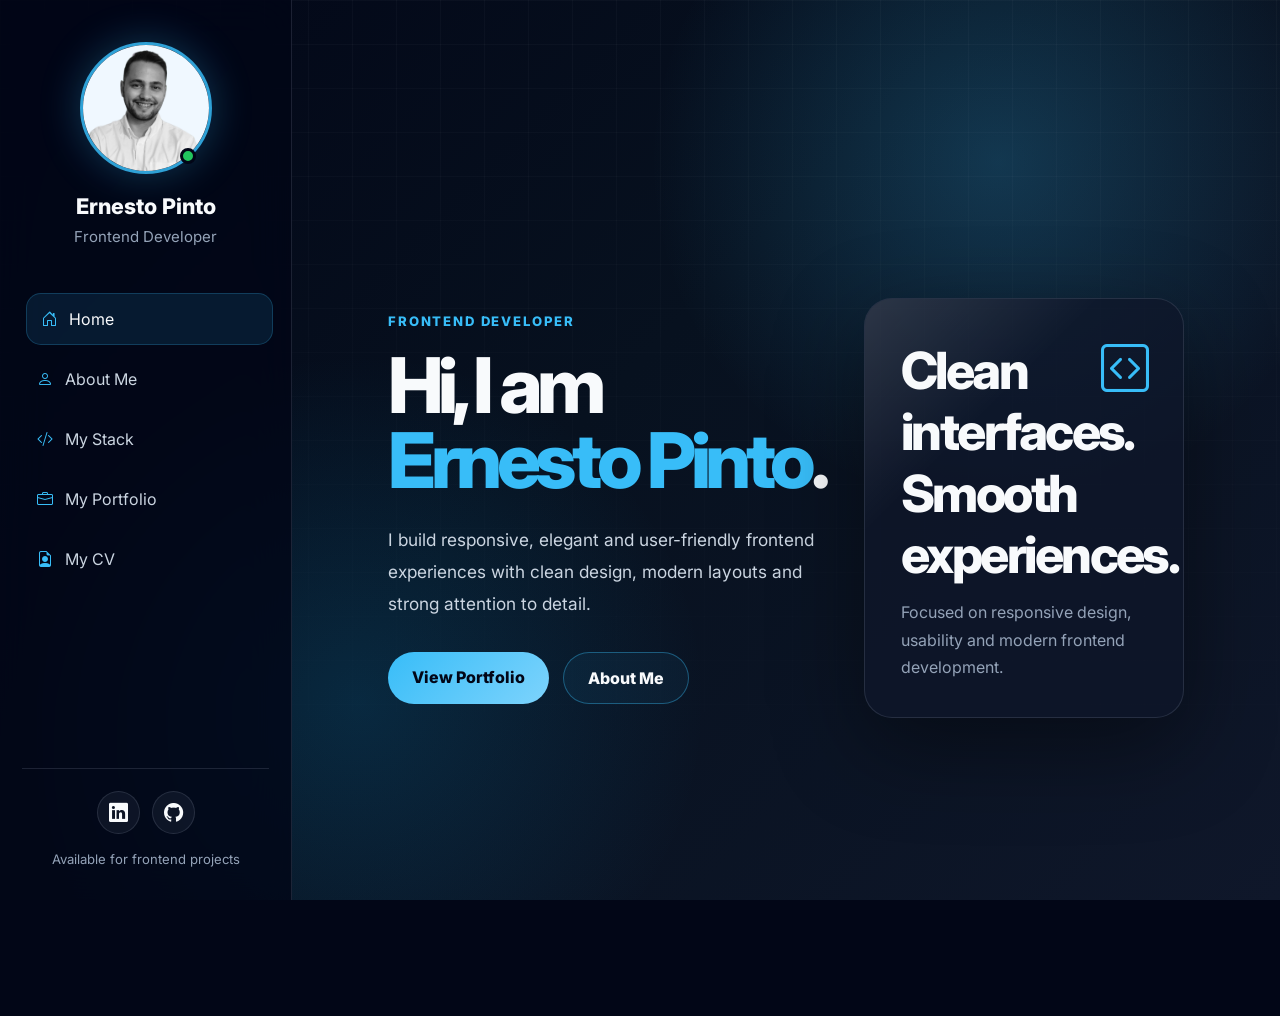
==== index.html @ ff231ca0 "Add files via upload" ====
<!DOCTYPE html>
<html lang="en">
<head>
  
<meta charset="UTF-8" />
<meta name="viewport" content="width=device-width, initial-scale=1.0" />
<meta name="description" content="Ernesto Pinto frontend developer portfolio." />
<link rel="preconnect" href="https://cdn.jsdelivr.net" />
<link href="https://cdn.jsdelivr.net/npm/bootstrap@5.3.3/dist/css/bootstrap.min.css" rel="stylesheet" />
<link href="https://cdn.jsdelivr.net/npm/bootstrap-icons@1.11.3/font/bootstrap-icons.css" rel="stylesheet" />
<link rel="stylesheet" href="css/style.css" />

  <title>Home | Ernesto Pinto</title>
</head>
<body data-page="home">
  <div class="site-bg"></div>
  
<button class="mobile-toggle" id="mobileToggle" aria-label="Open menu">
  <i class="bi bi-list"></i>
</button>

<aside class="sidebar" id="sidebar">
  <div>
    <a href="index.html" class="profile-link" aria-label="Go to Home">
      <img src="images/profile.png" alt="Ernesto Pinto profile photo" class="profile-img" />
      <span class="status-dot"></span>
      <div class="profile-name">Ernesto Pinto</div>
      <div class="profile-role">Frontend Developer</div>
    </a>

    <nav class="nav-links" aria-label="Main navigation">
      <a href="index.html" data-page="home"><i class="bi bi-house-door"></i> Home</a>
      <a href="about.html" data-page="about"><i class="bi bi-person"></i> About Me</a>
      <a href="stack.html" data-page="stack"><i class="bi bi-code-slash"></i> My Stack</a>
      <a href="portfolio.html" data-page="portfolio"><i class="bi bi-briefcase"></i> My Portfolio</a>
      <a href="cv/cv.pdf" target="_blank"><i class="bi bi-file-earmark-person"></i> My CV</a>
    </nav>
  </div>

  <div class="sidebar-bottom">
    <div class="social-links">
      <a href="https://www.linkedin.com/in/ernesto-pinto-a377b2281/" target="_blank" rel="noopener noreferrer" aria-label="LinkedIn">
        <i class="bi bi-linkedin"></i>
      </a>
      <a href="https://github.com/ernestommtpinto" target="_blank" rel="noopener noreferrer" aria-label="GitHub">
        <i class="bi bi-github"></i>
      </a>
    </div>
    <p class="sidebar-note">Available for frontend projects</p>
  </div>
</aside>


  <main class="main-content">
    <section class="page-section hero-section">
      <div class="hero-grid">
        <div class="hero-copy reveal">
          <p class="eyebrow">Frontend Developer</p>
          <h1 class="hero-title">Hi, I am <span>Ernesto Pinto</span>.</h1>
          <p class="hero-subtitle">
            I build responsive, elegant and user-friendly frontend experiences with clean design, modern layouts and strong attention to detail.
          </p>
          <div class="hero-actions">
            <a href="portfolio.html" class="btn btn-custom">View Portfolio</a>
            <a href="about.html" class="btn btn-outline-custom">About Me</a>
          </div>
        </div>

        <div class="hero-panel reveal delay-1">
          <div class="premium-card">
            <i class="bi bi-code-square"></i>
            <h2>Clean interfaces.<br />Smooth experiences.</h2>
            <p>Focused on responsive design, usability and modern frontend development.</p>
          </div>
        </div>
      </div>
    </section>
  </main>

  
<script src="https://cdn.jsdelivr.net/npm/bootstrap@5.3.3/dist/js/bootstrap.bundle.min.js"></script>
<script src="js/script.js"></script>

</body>
</html>
---- css/style.css ----
@import url('https://fonts.googleapis.com/css2?family=Inter:wght@400;500;600;700;800&display=swap');

:root {
  --bg-main: #020617;
  --bg-panel: rgba(15, 23, 42, 0.78);
  --text-main: #f8fafc;
  --text-soft: #cbd5e1;
  --text-muted: #94a3b8;
  --accent: #38bdf8;
  --line: rgba(148, 163, 184, 0.18);
  --shadow: 0 28px 90px rgba(0, 0, 0, 0.42);
  --radius-xl: 28px;
  --radius-md: 18px;
}

* { box-sizing: border-box; }
html { scroll-behavior: smooth; }

body {
  min-height: 100vh;
  margin: 0;
  font-family: 'Inter', Arial, sans-serif;
  color: var(--text-main);
  background: var(--bg-main);
  overflow-x: hidden;
}

body.lightbox-open { overflow: hidden; }

.site-bg {
  position: fixed;
  inset: 0;
  z-index: -2;
  background:
    radial-gradient(circle at 78% 18%, rgba(56, 189, 248, 0.22), transparent 28%),
    radial-gradient(circle at 28% 78%, rgba(14, 165, 233, 0.16), transparent 30%),
    linear-gradient(135deg, #020617 0%, #07111f 46%, #0f172a 100%);
}

.site-bg::after {
  content: "";
  position: absolute;
  inset: 0;
  background-image:
    linear-gradient(rgba(255, 255, 255, 0.035) 1px, transparent 1px),
    linear-gradient(90deg, rgba(255, 255, 255, 0.035) 1px, transparent 1px);
  background-size: 44px 44px;
  mask-image: linear-gradient(to bottom, rgba(0, 0, 0, 0.8), transparent);
}

a { text-decoration: none; }

.sidebar {
  position: fixed;
  inset: 0 auto 0 0;
  z-index: 1000;
  width: 292px;
  min-height: 100vh;
  padding: 30px 22px;
  background: rgba(2, 6, 23, 0.78);
  backdrop-filter: blur(22px);
  border-right: 1px solid var(--line);
  display: flex;
  flex-direction: column;
  justify-content: space-between;
}

.profile-link {
  position: relative;
  display: block;
  text-align: center;
  color: var(--text-main);
  padding: 12px;
  border-radius: var(--radius-md);
}

.profile-img {
  width: 132px;
  height: 132px;
  object-fit: cover;
  border-radius: 50%;
  border: 3px solid rgba(56, 189, 248, 0.85);
  box-shadow: 0 0 40px rgba(56, 189, 248, 0.28);
  transition: transform 0.3s ease, box-shadow 0.3s ease;
}

.profile-link:hover .profile-img {
  transform: translateY(-4px) scale(1.03);
  box-shadow: 0 0 55px rgba(56, 189, 248, 0.42);
}

.status-dot {
  position: absolute;
  top: 118px;
  left: 158px;
  width: 16px;
  height: 16px;
  background: #22c55e;
  border: 3px solid #020617;
  border-radius: 50%;
}

.profile-name {
  margin-top: 16px;
  font-size: 1.35rem;
  font-weight: 800;
}

.profile-role {
  margin-top: 4px;
  color: var(--text-muted);
  font-size: 0.94rem;
}

.nav-links { margin-top: 32px; }

.nav-links a {
  display: flex;
  align-items: center;
  gap: 12px;
  color: var(--text-soft);
  padding: 13px 14px;
  margin-bottom: 8px;
  border: 1px solid transparent;
  border-radius: 15px;
  transition: all 0.25s ease;
}

.nav-links a i { color: var(--accent); }

.nav-links a:hover,
.nav-links a.active {
  color: var(--text-main);
  background: rgba(56, 189, 248, 0.11);
  border-color: rgba(56, 189, 248, 0.22);
  transform: translateX(4px);
}

.sidebar-bottom {
  border-top: 1px solid var(--line);
  padding-top: 22px;
}

.social-links {
  display: flex;
  justify-content: center;
  gap: 12px;
}

.social-links a {
  width: 43px;
  height: 43px;
  display: grid;
  place-items: center;
  color: var(--text-main);
  background: rgba(148, 163, 184, 0.08);
  border: 1px solid var(--line);
  border-radius: 50%;
  font-size: 1.2rem;
  transition: all 0.25s ease;
  position: relative;
  z-index: 1200;
  pointer-events: auto;
}

.social-links a:hover {
  color: #020617;
  background: var(--accent);
  transform: translateY(-4px);
}

.sidebar-note {
  margin: 16px 0 0;
  color: var(--text-muted);
  text-align: center;
  font-size: 0.82rem;
}

.mobile-toggle {
  display: none;
  position: fixed;
  top: 18px;
  right: 18px;
  z-index: 1100;
  width: 50px;
  height: 50px;
  border: 0;
  border-radius: 16px;
  color: #020617;
  background: var(--accent);
  box-shadow: 0 14px 35px rgba(56, 189, 248, 0.25);
  font-size: 1.45rem;
}

.main-content {
  margin-left: 292px;
  min-height: 100vh;
  padding: 58px 7.5%;
}

.page-section {
  min-height: 100vh;
  display: flex;
  align-items: center;
  padding: 54px 0;
}

.eyebrow {
  color: var(--accent);
  font-weight: 800;
  letter-spacing: 0.14em;
  text-transform: uppercase;
  font-size: 0.82rem;
}

.section-card,
.premium-card {
  position: relative;
  overflow: hidden;
  background: var(--bg-panel);
  backdrop-filter: blur(22px);
  border: 1px solid var(--line);
  border-radius: var(--radius-xl);
  box-shadow: var(--shadow);
}

.section-card::before,
.premium-card::before,
.project-block::before {
  content: "";
  position: absolute;
  inset: 0;
  pointer-events: none;
  background: linear-gradient(135deg, rgba(255,255,255,0.13), transparent 32%);
}

.section-card {
  width: 100%;
  padding: clamp(26px, 5vw, 52px);
}

.section-title {
  margin-bottom: 24px;
  font-size: clamp(2.3rem, 4.7vw, 4.8rem);
  font-weight: 800;
  letter-spacing: -0.06em;
}

.section-description,
.hero-subtitle {
  max-width: 780px;
  color: var(--text-soft);
  font-size: 1.08rem;
  line-height: 1.85;
  margin: 26px 0 32px;
}

.hero-grid {
  width: 100%;
  display: grid;
  grid-template-columns: minmax(0, 1.2fr) minmax(320px, 0.8fr);
  gap: 34px;
  align-items: center;
}

.hero-copy { max-width: 920px; }

.hero-title {
  max-width: 890px;
  margin: 0;
  font-size: clamp(2.8rem, 6vw, 6.4rem);
  font-weight: 800;
  letter-spacing: -0.07em;
  line-height: 0.98;
}

.hero-title span { color: var(--accent); }

.hero-actions {
  display: flex;
  flex-wrap: wrap;
  gap: 14px;
}

.btn-custom,
.btn-outline-custom {
  border-radius: 999px;
  padding: 13px 24px;
  font-weight: 800;
  transition: all 0.25s ease;
}

.btn-custom {
  color: #020617;
  background: linear-gradient(135deg, var(--accent), #7dd3fc);
  border: none;
}

.btn-custom:hover {
  color: #020617;
  transform: translateY(-4px);
  box-shadow: 0 18px 40px rgba(56, 189, 248, 0.24);
}

.btn-outline-custom {
  color: var(--text-main);
  border: 1px solid rgba(56, 189, 248, 0.38);
  background: rgba(56, 189, 248, 0.06);
}

.btn-outline-custom:hover {
  color: #020617;
  background: var(--accent);
  transform: translateY(-4px);
}

.hero-panel,
.premium-card { min-height: 420px; }

.premium-card {
  height: 100%;
  padding: 36px;
  display: flex;
  flex-direction: column;
  justify-content: flex-end;
}

.premium-card i {
  position: absolute;
  top: 34px;
  right: 34px;
  color: var(--accent);
  font-size: 3rem;
}

.premium-card h2 {
  font-size: clamp(2rem, 4vw, 3.5rem);
  font-weight: 800;
  letter-spacing: -0.05em;
  margin-bottom: 14px;
}

.premium-card p {
  color: var(--text-muted);
  line-height: 1.7;
  margin: 0;
}

.typing-paragraph {
  min-height: 300px;
  color: var(--text-soft);
  font-size: 1.1rem;
  line-height: 1.9;
  white-space: pre-line;
}

.cursor {
  display: inline-block;
  width: 2px;
  height: 1.1em;
  margin-left: 4px;
  background: var(--accent);
  animation: blink 0.8s infinite;
}

@keyframes blink {
  0%, 50% { opacity: 1; }
  51%, 100% { opacity: 0; }
}

.stack-grid {
  display: grid;
  grid-template-columns: repeat(auto-fit, minmax(215px, 1fr));
  gap: 18px;
}

.skill-card,
.project-block {
  position: relative;
  overflow: hidden;
  background: rgba(15, 23, 42, 0.62);
  border: 1px solid var(--line);
  border-radius: 22px;
  transition: transform 0.25s ease, border-color 0.25s ease, background 0.25s ease;
}

.skill-card {
  padding: 26px;
}

.skill-card:hover,
.project-block:hover {
  transform: translateY(-7px);
  border-color: rgba(56, 189, 248, 0.38);
  background: rgba(15, 23, 42, 0.86);
}

.skill-card i {
  display: inline-block;
  margin-bottom: 18px;
  color: var(--accent);
  font-size: 2.1rem;
}

.skill-card h2 {
  margin-bottom: 10px;
  font-size: 1.15rem;
  font-weight: 800;
}

.skill-card p {
  color: var(--text-muted);
  line-height: 1.7;
  margin: 0;
}

.portfolio-section { align-items: flex-start; }

.project-block {
  padding: clamp(20px, 3vw, 30px);
  margin-top: 30px;
}

.project-header {
  display: flex;
  justify-content: space-between;
  gap: 18px;
  margin-bottom: 20px;
}

.project-number {
  color: var(--accent);
  font-weight: 800;
  margin-bottom: 4px;
}

.project-header h2 {
  margin: 0;
  font-size: clamp(1.45rem, 3vw, 2.1rem);
  font-weight: 800;
  letter-spacing: -0.04em;
}

.project-description {
  color: var(--text-soft);
  line-height: 1.8;
  margin: 20px 0 0;
  max-width: 980px;
}

.gallery-link {
  display: block;
  width: 100%;
  padding: 0;
  border: 0;
  border-radius: 18px;
  overflow: hidden;
  background: transparent;
  cursor: pointer;
}

.gallery-img {
  width: 100%;
  aspect-ratio: 4 / 3;
  object-fit: cover;
  border-radius: 18px;
  border: 1px solid rgba(148, 163, 184, 0.18);
  transition: transform 0.35s ease, filter 0.35s ease;
}

.gallery-link:hover .gallery-img {
  transform: scale(1.045);
  filter: brightness(1.13);
}

.project-actions {
  display: flex;
  flex-wrap: wrap;
  gap: 12px;
  margin-top: 20px;
}

.github-project-link,
.live-project-link {
  display: inline-flex;
  align-items: center;
  gap: 10px;
  padding: 12px 18px;
  border-radius: 999px;
  font-weight: 800;
  transition: all 0.25s ease;
}

.live-project-link {
  color: #020617;
  background: linear-gradient(135deg, var(--accent), #7dd3fc);
}

.github-project-link {
  color: var(--text-main);
  border: 1px solid rgba(56, 189, 248, 0.36);
  background: rgba(56, 189, 248, 0.08);
}

.github-project-link:hover,
.live-project-link:hover {
  transform: translateY(-3px);
  box-shadow: 0 16px 35px rgba(56, 189, 248, 0.22);
}

.live-project-link:hover { color: #020617; }
.github-project-link:hover { color: var(--text-main); }

.disabled-link {
  opacity: 0.45;
  pointer-events: none;
}

.lightbox {
  position: fixed;
  inset: 0;
  z-index: 3000;
  display: none;
  align-items: center;
  justify-content: center;
  padding: 80px 96px;
  background: rgba(2, 6, 23, 0.92);
  backdrop-filter: blur(18px);
}

.lightbox.active { display: flex; }

.lightbox-content {
  position: relative;
  max-width: min(1100px, 100%);
  width: 100%;
  text-align: center;
}

.lightbox-img {
  max-width: 100%;
  max-height: 78vh;
  object-fit: contain;
  border-radius: 22px;
  border: 1px solid rgba(148, 163, 184, 0.24);
  box-shadow: 0 30px 90px rgba(0, 0, 0, 0.55);
  background: #020617;
}

.lightbox-caption {
  margin: 18px 0 0;
  color: var(--text-soft);
  font-weight: 700;
}

.lightbox-close,
.lightbox-arrow {
  position: fixed;
  display: grid;
  place-items: center;
  border: 1px solid rgba(148, 163, 184, 0.22);
  color: var(--text-main);
  background: rgba(15, 23, 42, 0.75);
  backdrop-filter: blur(16px);
  transition: all 0.25s ease;
}

.lightbox-close:hover,
.lightbox-arrow:hover {
  color: #020617;
  background: var(--accent);
  transform: scale(1.06);
}

.lightbox-close {
  top: 24px;
  right: 24px;
  width: 52px;
  height: 52px;
  border-radius: 50%;
  font-size: 1.25rem;
}

.lightbox-arrow {
  top: 50%;
  width: 58px;
  height: 58px;
  border-radius: 50%;
  font-size: 1.8rem;
  transform: translateY(-50%);
}

.lightbox-arrow:hover { transform: translateY(-50%) scale(1.06); }

.lightbox-prev { left: 28px; }
.lightbox-next { right: 28px; }

.reveal {
  opacity: 0;
  transform: translateY(18px);
  animation: revealUp 0.75s ease forwards;
}

.delay-1 { animation-delay: 0.16s; }

@keyframes revealUp {
  to { opacity: 1; transform: translateY(0); }
}

@media (max-width: 1100px) {
  .hero-grid { grid-template-columns: 1fr; }
  .hero-panel,
  .premium-card { min-height: 320px; }
}

@media (max-width: 991px) {
  .mobile-toggle {
    display: grid;
    place-items: center;
  }

  .sidebar {
    transform: translateX(-100%);
    transition: transform 0.32s ease;
  }

  .sidebar.show { transform: translateX(0); }

  .main-content {
    margin-left: 0;
    padding: 86px 6% 38px;
  }

  .page-section {
    min-height: auto;
    padding: 54px 0;
  }

  .lightbox { padding: 78px 22px; }

  .lightbox-arrow {
    width: 48px;
    height: 48px;
    font-size: 1.45rem;
  }

  .lightbox-prev { left: 12px; }
  .lightbox-next { right: 12px; }

  .lightbox-close {
    top: 18px;
    right: 18px;
  }
}

@media (max-width: 576px) {
  .sidebar {
    width: 260px;
    padding: 24px 18px;
  }

  .profile-img {
    width: 108px;
    height: 108px;
  }

  .status-dot {
    top: 100px;
    left: 145px;
  }

  .hero-title { letter-spacing: -0.055em; }

  .section-card { border-radius: 22px; }

  .typing-paragraph {
    min-height: 460px;
    font-size: 1rem;
  }

  .github-project-link,
  .live-project-link {
    width: 100%;
    justify-content: center;
  }

  .lightbox { padding: 74px 14px; }

  .lightbox-img {
    max-height: 72vh;
    border-radius: 16px;
  }

  .lightbox-arrow {
    bottom: 18px;
    top: auto;
    transform: none;
  }

  .lightbox-arrow:hover { transform: scale(1.06); }

  .lightbox-prev { left: 18px; }
  .lightbox-next { right: 18px; }
}


.social-links,
.social-links a,
.social-links i{
    position:relative;
    z-index:99999 !important;
    pointer-events:auto !important;
}
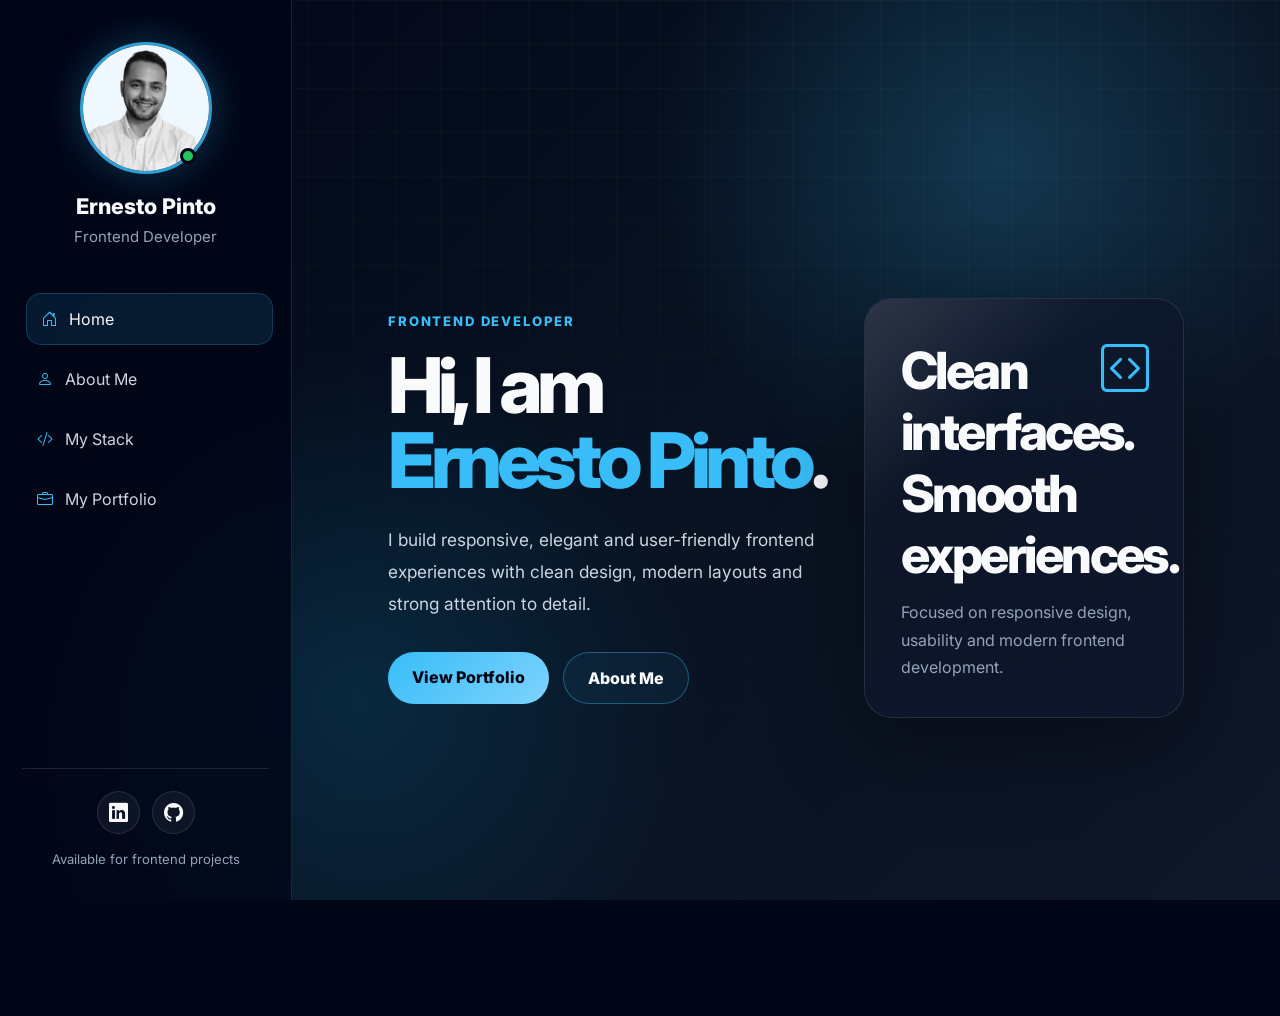
==== commit 0a690102: "Add files via upload" ====
--- a/index.html
+++ b/index.html
@@ -33,7 +33,6 @@
       <a href="about.html" data-page="about"><i class="bi bi-person"></i> About Me</a>
       <a href="stack.html" data-page="stack"><i class="bi bi-code-slash"></i> My Stack</a>
       <a href="portfolio.html" data-page="portfolio"><i class="bi bi-briefcase"></i> My Portfolio</a>
-      <a href="cv/cv.pdf" target="_blank"><i class="bi bi-file-earmark-person"></i> My CV</a>
     </nav>
   </div>
 
--- a/css/style.css
+++ b/css/style.css
@@ -711,3 +711,25 @@
     z-index:99999 !important;
     pointer-events:auto !important;
 }
+
+/* React stack icon */
+.react-icon {
+  display: inline-block;
+  width: 2.4rem;
+  height: 2.4rem;
+  margin-bottom: 18px;
+  color: var(--accent);
+}
+
+.react-icon svg {
+  width: 100%;
+  height: 100%;
+  fill: none;
+  stroke: currentColor;
+  stroke-width: 10;
+}
+
+.react-icon circle {
+  fill: currentColor;
+  stroke: none;
+}
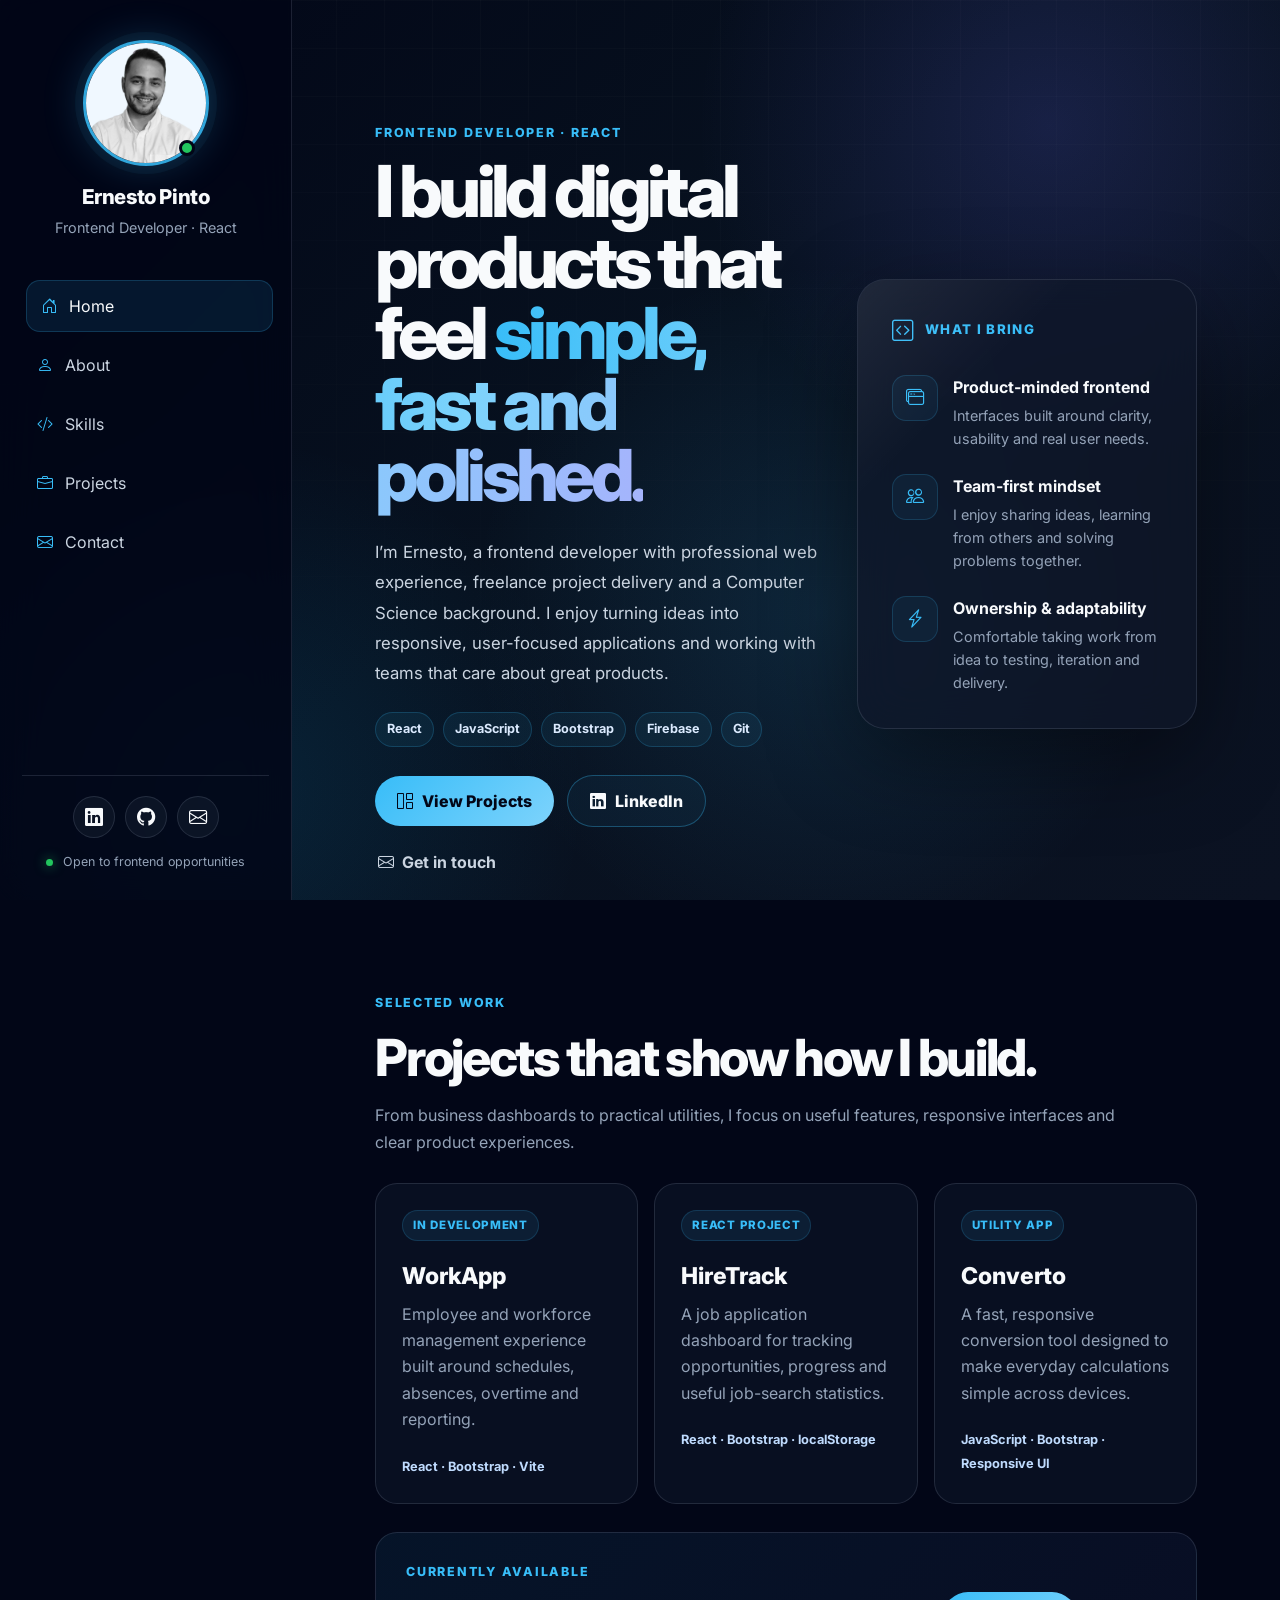
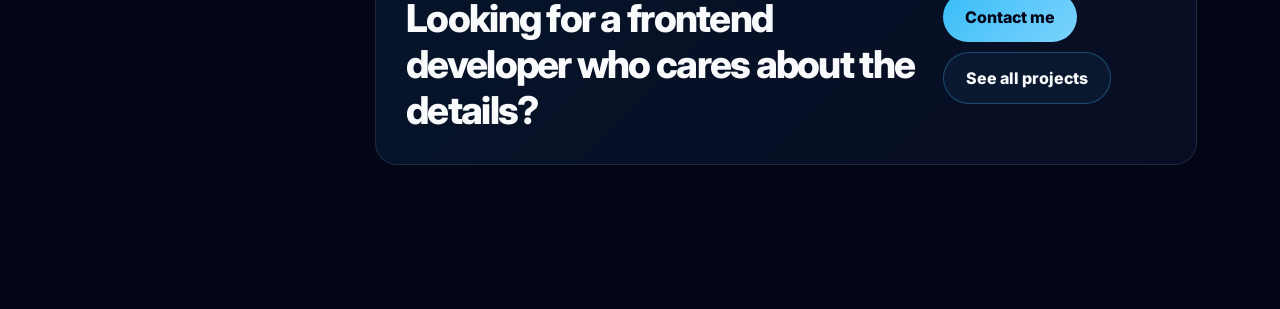
==== commit 756554b3: "Add files via upload" ====
--- a/index.html
+++ b/index.html
@@ -1,21 +1,26 @@
 <!DOCTYPE html>
 <html lang="en">
 <head>
-  
+
 <meta charset="UTF-8" />
 <meta name="viewport" content="width=device-width, initial-scale=1.0" />
-<meta name="description" content="Ernesto Pinto frontend developer portfolio." />
+<meta name="theme-color" content="#020617" />
 <link rel="preconnect" href="https://cdn.jsdelivr.net" />
+<link rel="preconnect" href="https://fonts.googleapis.com" />
+<link rel="preconnect" href="https://fonts.gstatic.com" crossorigin />
 <link href="https://cdn.jsdelivr.net/npm/bootstrap@5.3.3/dist/css/bootstrap.min.css" rel="stylesheet" />
 <link href="https://cdn.jsdelivr.net/npm/bootstrap-icons@1.11.3/font/bootstrap-icons.css" rel="stylesheet" />
 <link rel="stylesheet" href="css/style.css" />
 
-  <title>Home | Ernesto Pinto</title>
+<meta name="description" content="Ernesto Pinto is a frontend developer focused on React, modern web applications and polished user experiences." />
+<meta property="og:title" content="Ernesto Pinto | Frontend Developer" />
+<meta property="og:description" content="React-focused frontend developer building responsive, user-friendly web applications." />
+<title>Ernesto Pinto | Frontend Developer</title>
 </head>
 <body data-page="home">
-  <div class="site-bg"></div>
-  
-<button class="mobile-toggle" id="mobileToggle" aria-label="Open menu">
+<div class="site-bg"></div>
+
+<button class="mobile-toggle" id="mobileToggle" aria-label="Open menu" aria-expanded="false">
   <i class="bi bi-list"></i>
 </button>
 
@@ -23,16 +28,17 @@
   <div>
     <a href="index.html" class="profile-link" aria-label="Go to Home">
       <img src="images/profile.png" alt="Ernesto Pinto profile photo" class="profile-img" />
-      <span class="status-dot"></span>
+      <span class="status-dot" aria-hidden="true"></span>
       <div class="profile-name">Ernesto Pinto</div>
-      <div class="profile-role">Frontend Developer</div>
+      <div class="profile-role">Frontend Developer · React</div>
     </a>
 
     <nav class="nav-links" aria-label="Main navigation">
       <a href="index.html" data-page="home"><i class="bi bi-house-door"></i> Home</a>
-      <a href="about.html" data-page="about"><i class="bi bi-person"></i> About Me</a>
-      <a href="stack.html" data-page="stack"><i class="bi bi-code-slash"></i> My Stack</a>
-      <a href="portfolio.html" data-page="portfolio"><i class="bi bi-briefcase"></i> My Portfolio</a>
+      <a href="about.html" data-page="about"><i class="bi bi-person"></i> About</a>
+      <a href="stack.html" data-page="stack"><i class="bi bi-code-slash"></i> Skills</a>
+      <a href="portfolio.html" data-page="portfolio"><i class="bi bi-briefcase"></i> Projects</a>
+      <a href="contact.html" data-page="contact"><i class="bi bi-envelope"></i> Contact</a>
     </nav>
   </div>
 
@@ -44,39 +50,105 @@
       <a href="https://github.com/ernestommtpinto" target="_blank" rel="noopener noreferrer" aria-label="GitHub">
         <i class="bi bi-github"></i>
       </a>
+      <a href="contact.html" aria-label="Email Ernesto">
+        <i class="bi bi-envelope"></i>
+      </a>
     </div>
-    <p class="sidebar-note">Available for frontend projects</p>
+    <p class="sidebar-note"><span class="availability-dot"></span> Open to frontend opportunities</p>
   </div>
 </aside>
 
 
-  <main class="main-content">
-    <section class="page-section hero-section">
-      <div class="hero-grid">
-        <div class="hero-copy reveal">
-          <p class="eyebrow">Frontend Developer</p>
-          <h1 class="hero-title">Hi, I am <span>Ernesto Pinto</span>.</h1>
-          <p class="hero-subtitle">
-            I build responsive, elegant and user-friendly frontend experiences with clean design, modern layouts and strong attention to detail.
-          </p>
-          <div class="hero-actions">
-            <a href="portfolio.html" class="btn btn-custom">View Portfolio</a>
-            <a href="about.html" class="btn btn-outline-custom">About Me</a>
-          </div>
+<main class="main-content">
+  <section class="page-section hero-section">
+    <div class="hero-grid">
+      <div class="hero-copy reveal">
+        <p class="eyebrow">Frontend Developer · React</p>
+        <h1 class="hero-title">I build digital products that feel <span>simple, fast and polished.</span></h1>
+        <p class="hero-subtitle">
+          I’m Ernesto, a frontend developer with professional web experience, freelance project delivery and a Computer Science background. I enjoy turning ideas into responsive, user-focused applications and working with teams that care about great products.
+        </p>
+
+        <div class="tech-chips" aria-label="Core technologies">
+          <span>React</span>
+          <span>JavaScript</span>
+          <span>Bootstrap</span>
+          <span>Firebase</span>
+          <span>Git</span>
         </div>
 
-        <div class="hero-panel reveal delay-1">
-          <div class="premium-card">
-            <i class="bi bi-code-square"></i>
-            <h2>Clean interfaces.<br />Smooth experiences.</h2>
-            <p>Focused on responsive design, usability and modern frontend development.</p>
+        <div class="hero-actions">
+          <a href="portfolio.html" class="btn btn-custom"><i class="bi bi-grid-1x2"></i> View Projects</a>
+          <a href="https://www.linkedin.com/in/ernesto-pinto-a377b2281/" target="_blank" rel="noopener noreferrer" class="btn btn-outline-custom"><i class="bi bi-linkedin"></i> LinkedIn</a>
+          <a href="contact.html" class="text-link"><i class="bi bi-envelope"></i> Get in touch</a>
+        </div>
+      </div>
+
+      <div class="hero-panel reveal delay-1">
+        <div class="premium-card recruiter-card">
+          <div class="card-kicker"><i class="bi bi-code-square"></i> What I bring</div>
+          <div class="value-list">
+            <div class="value-item">
+              <i class="bi bi-window-stack"></i>
+              <div><strong>Product-minded frontend</strong><span>Interfaces built around clarity, usability and real user needs.</span></div>
+            </div>
+            <div class="value-item">
+              <i class="bi bi-people"></i>
+              <div><strong>Team-first mindset</strong><span>I enjoy sharing ideas, learning from others and solving problems together.</span></div>
+            </div>
+            <div class="value-item">
+              <i class="bi bi-lightning-charge"></i>
+              <div><strong>Ownership & adaptability</strong><span>Comfortable taking work from idea to testing, iteration and delivery.</span></div>
+            </div>
           </div>
         </div>
       </div>
-    </section>
-  </main>
+    </div>
+  </section>
 
-  
+  <section class="content-section">
+    <div class="section-heading reveal">
+      <p class="eyebrow">Selected work</p>
+      <h2>Projects that show how I build.</h2>
+      <p>From business dashboards to practical utilities, I focus on useful features, responsive interfaces and clear product experiences.</p>
+    </div>
+
+    <div class="featured-grid">
+      <a class="featured-project reveal" href="portfolio.html#workapp">
+        <span class="project-badge">In development</span>
+        <h3>WorkApp</h3>
+        <p>Employee and workforce management experience built around schedules, absences, overtime and reporting.</p>
+        <span class="featured-tech">React · Bootstrap · Vite</span>
+      </a>
+
+      <a class="featured-project reveal" href="portfolio.html#hiretrack">
+        <span class="project-badge">React project</span>
+        <h3>HireTrack</h3>
+        <p>A job application dashboard for tracking opportunities, progress and useful job-search statistics.</p>
+        <span class="featured-tech">React · Bootstrap · localStorage</span>
+      </a>
+
+      <a class="featured-project reveal" href="portfolio.html#converto">
+        <span class="project-badge">Utility app</span>
+        <h3>Converto</h3>
+        <p>A fast, responsive conversion tool designed to make everyday calculations simple across devices.</p>
+        <span class="featured-tech">JavaScript · Bootstrap · Responsive UI</span>
+      </a>
+    </div>
+
+    <div class="home-cta reveal">
+      <div>
+        <p class="eyebrow">Currently available</p>
+        <h2>Looking for a frontend developer who cares about the details?</h2>
+      </div>
+      <div class="cta-actions">
+        <a href="contact.html" class="btn btn-custom">Contact me</a>
+        <a href="portfolio.html" class="btn btn-outline-custom">See all projects</a>
+      </div>
+    </div>
+  </section>
+</main>
+
 <script src="https://cdn.jsdelivr.net/npm/bootstrap@5.3.3/dist/js/bootstrap.bundle.min.js"></script>
 <script src="js/script.js"></script>
 
--- a/css/style.css
+++ b/css/style.css
@@ -2,20 +2,24 @@
 
 :root {
   --bg-main: #020617;
-  --bg-panel: rgba(15, 23, 42, 0.78);
+  --bg-panel: rgba(15, 23, 42, 0.76);
+  --bg-panel-solid: #0f172a;
   --text-main: #f8fafc;
   --text-soft: #cbd5e1;
   --text-muted: #94a3b8;
   --accent: #38bdf8;
+  --accent-2: #818cf8;
+  --success: #22c55e;
   --line: rgba(148, 163, 184, 0.18);
-  --shadow: 0 28px 90px rgba(0, 0, 0, 0.42);
+  --line-strong: rgba(56, 189, 248, 0.3);
+  --shadow: 0 28px 90px rgba(0, 0, 0, 0.4);
   --radius-xl: 28px;
-  --radius-md: 18px;
+  --radius-lg: 22px;
+  --radius-md: 16px;
 }
 
 * { box-sizing: border-box; }
 html { scroll-behavior: smooth; }
-
 body {
   min-height: 100vh;
   margin: 0;
@@ -24,31 +28,35 @@
   background: var(--bg-main);
   overflow-x: hidden;
 }
-
 body.lightbox-open { overflow: hidden; }
+a { text-decoration: none; }
+button, a { -webkit-tap-highlight-color: transparent; }
+a:focus-visible, button:focus-visible {
+  outline: 3px solid rgba(56, 189, 248, 0.7);
+  outline-offset: 4px;
+}
 
 .site-bg {
   position: fixed;
   inset: 0;
   z-index: -2;
   background:
-    radial-gradient(circle at 78% 18%, rgba(56, 189, 248, 0.22), transparent 28%),
-    radial-gradient(circle at 28% 78%, rgba(14, 165, 233, 0.16), transparent 30%),
-    linear-gradient(135deg, #020617 0%, #07111f 46%, #0f172a 100%);
-}
-
+    radial-gradient(circle at 82% 14%, rgba(99, 102, 241, 0.18), transparent 27%),
+    radial-gradient(circle at 64% 68%, rgba(56, 189, 248, 0.12), transparent 34%),
+    radial-gradient(circle at 18% 88%, rgba(14, 165, 233, 0.12), transparent 27%),
+    linear-gradient(135deg, #020617 0%, #07111f 48%, #0b1222 100%);
+}
 .site-bg::after {
   content: "";
   position: absolute;
   inset: 0;
+  opacity: .72;
   background-image:
-    linear-gradient(rgba(255, 255, 255, 0.035) 1px, transparent 1px),
-    linear-gradient(90deg, rgba(255, 255, 255, 0.035) 1px, transparent 1px);
-  background-size: 44px 44px;
-  mask-image: linear-gradient(to bottom, rgba(0, 0, 0, 0.8), transparent);
-}
-
-a { text-decoration: none; }
+    linear-gradient(rgba(255,255,255,.03) 1px, transparent 1px),
+    linear-gradient(90deg, rgba(255,255,255,.03) 1px, transparent 1px);
+  background-size: 48px 48px;
+  mask-image: linear-gradient(to bottom, rgba(0,0,0,.8), transparent 90%);
+}
 
 .sidebar {
   position: fixed;
@@ -56,15 +64,14 @@
   z-index: 1000;
   width: 292px;
   min-height: 100vh;
-  padding: 30px 22px;
-  background: rgba(2, 6, 23, 0.78);
+  padding: 28px 22px;
+  background: rgba(2, 6, 23, 0.82);
   backdrop-filter: blur(22px);
   border-right: 1px solid var(--line);
   display: flex;
   flex-direction: column;
   justify-content: space-between;
 }
-
 .profile-link {
   position: relative;
   display: block;
@@ -73,107 +80,101 @@
   padding: 12px;
   border-radius: var(--radius-md);
 }
-
 .profile-img {
-  width: 132px;
-  height: 132px;
+  width: 126px;
+  height: 126px;
   object-fit: cover;
   border-radius: 50%;
-  border: 3px solid rgba(56, 189, 248, 0.85);
-  box-shadow: 0 0 40px rgba(56, 189, 248, 0.28);
-  transition: transform 0.3s ease, box-shadow 0.3s ease;
-}
-
+  border: 3px solid rgba(56, 189, 248, 0.88);
+  box-shadow: 0 0 0 8px rgba(56,189,248,.05), 0 0 42px rgba(56,189,248,.23);
+  transition: transform .3s ease, box-shadow .3s ease;
+}
 .profile-link:hover .profile-img {
-  transform: translateY(-4px) scale(1.03);
-  box-shadow: 0 0 55px rgba(56, 189, 248, 0.42);
-}
-
+  transform: translateY(-3px);
+  box-shadow: 0 0 0 8px rgba(56,189,248,.08), 0 0 52px rgba(56,189,248,.34);
+}
 .status-dot {
   position: absolute;
-  top: 118px;
-  left: 158px;
+  top: 112px;
+  left: 157px;
   width: 16px;
   height: 16px;
-  background: #22c55e;
+  background: var(--success);
   border: 3px solid #020617;
   border-radius: 50%;
 }
-
 .profile-name {
   margin-top: 16px;
-  font-size: 1.35rem;
-  font-weight: 800;
-}
-
+  font-size: 1.28rem;
+  font-weight: 800;
+  letter-spacing: -.02em;
+}
 .profile-role {
   margin-top: 4px;
   color: var(--text-muted);
-  font-size: 0.94rem;
-}
-
-.nav-links { margin-top: 32px; }
-
+  font-size: .9rem;
+}
+.nav-links { margin-top: 30px; }
 .nav-links a {
   display: flex;
   align-items: center;
   gap: 12px;
   color: var(--text-soft);
   padding: 13px 14px;
-  margin-bottom: 8px;
+  margin-bottom: 7px;
   border: 1px solid transparent;
-  border-radius: 15px;
-  transition: all 0.25s ease;
-}
-
+  border-radius: 14px;
+  transition: all .22s ease;
+}
 .nav-links a i { color: var(--accent); }
-
 .nav-links a:hover,
 .nav-links a.active {
   color: var(--text-main);
-  background: rgba(56, 189, 248, 0.11);
-  border-color: rgba(56, 189, 248, 0.22);
+  background: rgba(56,189,248,.1);
+  border-color: rgba(56,189,248,.2);
   transform: translateX(4px);
 }
-
 .sidebar-bottom {
   border-top: 1px solid var(--line);
-  padding-top: 22px;
-}
-
+  padding-top: 20px;
+}
 .social-links {
   display: flex;
   justify-content: center;
-  gap: 12px;
-}
-
+  gap: 10px;
+}
 .social-links a {
-  width: 43px;
-  height: 43px;
+  width: 42px;
+  height: 42px;
   display: grid;
   place-items: center;
   color: var(--text-main);
-  background: rgba(148, 163, 184, 0.08);
+  background: rgba(148,163,184,.07);
   border: 1px solid var(--line);
   border-radius: 50%;
-  font-size: 1.2rem;
-  transition: all 0.25s ease;
-  position: relative;
-  z-index: 1200;
-  pointer-events: auto;
-}
-
+  font-size: 1.14rem;
+  transition: all .22s ease;
+}
 .social-links a:hover {
   color: #020617;
   background: var(--accent);
-  transform: translateY(-4px);
-}
-
+  transform: translateY(-3px);
+}
 .sidebar-note {
-  margin: 16px 0 0;
+  margin: 15px 0 0;
   color: var(--text-muted);
   text-align: center;
-  font-size: 0.82rem;
+  font-size: .78rem;
+  line-height: 1.5;
+}
+.availability-dot {
+  display: inline-block;
+  width: 7px;
+  height: 7px;
+  margin-right: 6px;
+  border-radius: 50%;
+  background: var(--success);
+  box-shadow: 0 0 12px rgba(34,197,94,.75);
 }
 
 .mobile-toggle {
@@ -188,31 +189,32 @@
   border-radius: 16px;
   color: #020617;
   background: var(--accent);
-  box-shadow: 0 14px 35px rgba(56, 189, 248, 0.25);
+  box-shadow: 0 14px 35px rgba(56,189,248,.25);
   font-size: 1.45rem;
 }
 
 .main-content {
   margin-left: 292px;
   min-height: 100vh;
-  padding: 58px 7.5%;
-}
-
+  padding: 54px 6.5%;
+}
 .page-section {
   min-height: 100vh;
   display: flex;
   align-items: center;
-  padding: 54px 0;
-}
-
+  padding: 46px 0;
+}
+.content-section {
+  padding: 40px 0 90px;
+}
 .eyebrow {
+  margin: 0 0 14px;
   color: var(--accent);
   font-weight: 800;
-  letter-spacing: 0.14em;
+  letter-spacing: .14em;
   text-transform: uppercase;
-  font-size: 0.82rem;
-}
-
+  font-size: .78rem;
+}
 .section-card,
 .premium-card {
   position: relative;
@@ -223,7 +225,6 @@
   border-radius: var(--radius-xl);
   box-shadow: var(--shadow);
 }
-
 .section-card::before,
 .premium-card::before,
 .project-block::before {
@@ -231,291 +232,605 @@
   position: absolute;
   inset: 0;
   pointer-events: none;
-  background: linear-gradient(135deg, rgba(255,255,255,0.13), transparent 32%);
-}
-
+  background: linear-gradient(135deg, rgba(255,255,255,.08), transparent 28%);
+}
 .section-card {
   width: 100%;
-  padding: clamp(26px, 5vw, 52px);
-}
-
+  padding: clamp(28px, 4.8vw, 54px);
+}
 .section-title {
-  margin-bottom: 24px;
-  font-size: clamp(2.3rem, 4.7vw, 4.8rem);
-  font-weight: 800;
-  letter-spacing: -0.06em;
-}
-
+  max-width: 980px;
+  margin: 0 0 24px;
+  font-size: clamp(2.4rem, 4.6vw, 4.75rem);
+  font-weight: 800;
+  letter-spacing: -.055em;
+  line-height: 1.02;
+}
 .section-description,
 .hero-subtitle {
-  max-width: 780px;
+  max-width: 790px;
   color: var(--text-soft);
-  font-size: 1.08rem;
-  line-height: 1.85;
-  margin: 26px 0 32px;
-}
+  font-size: 1.05rem;
+  line-height: 1.8;
+}
+.section-description { margin: 18px 0 34px; }
 
 .hero-grid {
   width: 100%;
   display: grid;
-  grid-template-columns: minmax(0, 1.2fr) minmax(320px, 0.8fr);
+  grid-template-columns: minmax(0, 1.18fr) minmax(340px, .82fr);
   gap: 34px;
   align-items: center;
 }
-
-.hero-copy { max-width: 920px; }
-
+.hero-copy { max-width: 930px; }
 .hero-title {
-  max-width: 890px;
+  max-width: 940px;
   margin: 0;
-  font-size: clamp(2.8rem, 6vw, 6.4rem);
-  font-weight: 800;
-  letter-spacing: -0.07em;
-  line-height: 0.98;
-}
-
-.hero-title span { color: var(--accent); }
-
+  font-size: clamp(3rem, 5.6vw, 5.75rem);
+  font-weight: 800;
+  letter-spacing: -.065em;
+  line-height: .99;
+}
+.hero-title span {
+  color: transparent;
+  background: linear-gradient(90deg, var(--accent), #7dd3fc 42%, #a5b4fc 100%);
+  -webkit-background-clip: text;
+  background-clip: text;
+}
+.hero-subtitle { margin: 26px 0 24px; }
+.tech-chips,
+.project-tech-tags {
+  display: flex;
+  flex-wrap: wrap;
+  gap: 9px;
+}
+.tech-chips { margin-bottom: 28px; }
+.tech-chips span,
+.project-tech-tags span {
+  padding: 7px 11px;
+  border: 1px solid rgba(56,189,248,.2);
+  border-radius: 999px;
+  color: #dbeafe;
+  background: rgba(56,189,248,.07);
+  font-size: .79rem;
+  font-weight: 700;
+}
 .hero-actions {
   display: flex;
+  align-items: center;
   flex-wrap: wrap;
-  gap: 14px;
-}
-
+  gap: 13px;
+}
 .btn-custom,
 .btn-outline-custom {
+  display: inline-flex;
+  align-items: center;
+  justify-content: center;
+  gap: 9px;
   border-radius: 999px;
-  padding: 13px 24px;
-  font-weight: 800;
-  transition: all 0.25s ease;
-}
-
+  padding: 13px 22px;
+  font-weight: 800;
+  transition: all .23s ease;
+}
 .btn-custom {
   color: #020617;
   background: linear-gradient(135deg, var(--accent), #7dd3fc);
-  border: none;
-}
-
+  border: 0;
+}
 .btn-custom:hover {
   color: #020617;
-  transform: translateY(-4px);
-  box-shadow: 0 18px 40px rgba(56, 189, 248, 0.24);
-}
-
+  transform: translateY(-3px);
+  box-shadow: 0 16px 38px rgba(56,189,248,.22);
+}
 .btn-outline-custom {
   color: var(--text-main);
-  border: 1px solid rgba(56, 189, 248, 0.38);
-  background: rgba(56, 189, 248, 0.06);
-}
-
+  border: 1px solid rgba(56,189,248,.32);
+  background: rgba(56,189,248,.05);
+}
 .btn-outline-custom:hover {
   color: #020617;
   background: var(--accent);
-  transform: translateY(-4px);
-}
+  transform: translateY(-3px);
+}
+.text-link {
+  display: inline-flex;
+  align-items: center;
+  gap: 8px;
+  color: var(--text-soft);
+  font-weight: 700;
+  padding: 10px 3px;
+}
+.text-link:hover { color: var(--accent); }
 
 .hero-panel,
-.premium-card { min-height: 420px; }
-
+.premium-card { min-height: 430px; }
 .premium-card {
   height: 100%;
-  padding: 36px;
+  padding: 34px;
+}
+.recruiter-card {
   display: flex;
   flex-direction: column;
-  justify-content: flex-end;
-}
-
-.premium-card i {
-  position: absolute;
-  top: 34px;
-  right: 34px;
+  justify-content: center;
+}
+.card-kicker {
+  display: flex;
+  align-items: center;
+  gap: 10px;
+  margin-bottom: 28px;
   color: var(--accent);
-  font-size: 3rem;
-}
-
-.premium-card h2 {
-  font-size: clamp(2rem, 4vw, 3.5rem);
-  font-weight: 800;
-  letter-spacing: -0.05em;
+  font-size: .83rem;
+  letter-spacing: .1em;
+  text-transform: uppercase;
+  font-weight: 800;
+}
+.card-kicker i { font-size: 1.35rem; }
+.value-list { display: grid; gap: 24px; }
+.value-item {
+  display: grid;
+  grid-template-columns: 46px 1fr;
+  gap: 15px;
+  align-items: start;
+}
+.value-item > i {
+  width: 46px;
+  height: 46px;
+  display: grid;
+  place-items: center;
+  color: var(--accent);
+  border: 1px solid rgba(56,189,248,.18);
+  border-radius: 14px;
+  background: rgba(56,189,248,.06);
+  font-size: 1.15rem;
+}
+.value-item strong {
+  display: block;
+  margin-bottom: 5px;
+  font-size: 1rem;
+}
+.value-item span {
+  display: block;
+  color: var(--text-muted);
+  font-size: .9rem;
+  line-height: 1.6;
+}
+
+.section-heading {
+  max-width: 760px;
+  margin-bottom: 26px;
+}
+.section-heading h2,
+.home-cta h2,
+.portfolio-cta h2,
+.earlier-heading h2 {
+  margin: 0;
+  font-weight: 800;
+  letter-spacing: -.045em;
+}
+.section-heading h2 { font-size: clamp(2rem, 4vw, 3.6rem); }
+.section-heading > p:last-child {
+  margin: 14px 0 0;
+  color: var(--text-muted);
+  line-height: 1.7;
+}
+.featured-grid {
+  display: grid;
+  grid-template-columns: repeat(3, 1fr);
+  gap: 16px;
+}
+.featured-project {
+  min-height: 250px;
+  padding: 26px;
+  border: 1px solid var(--line);
+  border-radius: var(--radius-lg);
+  color: var(--text-main);
+  background: rgba(15,23,42,.58);
+  transition: transform .24s ease, border-color .24s ease, background .24s ease;
+}
+.featured-project:hover {
+  color: var(--text-main);
+  transform: translateY(-6px);
+  border-color: var(--line-strong);
+  background: rgba(15,23,42,.82);
+}
+.project-badge,
+.project-status {
+  display: inline-flex;
+  align-items: center;
+  padding: 6px 10px;
+  border-radius: 999px;
+  color: var(--accent);
+  background: rgba(56,189,248,.09);
+  border: 1px solid rgba(56,189,248,.17);
+  font-size: .72rem;
+  font-weight: 800;
+  text-transform: uppercase;
+  letter-spacing: .06em;
+}
+.featured-project h3 {
+  margin: 22px 0 10px;
+  font-size: 1.45rem;
+  font-weight: 800;
+}
+.featured-project p {
+  color: var(--text-muted);
+  line-height: 1.65;
+  margin: 0 0 20px;
+}
+.featured-tech {
+  color: #bfdbfe;
+  font-size: .8rem;
+  font-weight: 700;
+}
+.home-cta {
+  margin-top: 28px;
+  padding: 30px;
+  display: flex;
+  justify-content: space-between;
+  align-items: center;
+  gap: 24px;
+  border: 1px solid var(--line);
+  border-radius: var(--radius-lg);
+  background: linear-gradient(135deg, rgba(56,189,248,.08), rgba(129,140,248,.06));
+}
+.home-cta h2 { max-width: 720px; font-size: clamp(1.6rem, 3vw, 2.65rem); }
+.cta-actions {
+  display: flex;
+  flex-wrap: wrap;
+  gap: 10px;
+}
+
+/* About */
+.about-section { align-items: flex-start; }
+.about-grid {
+  display: grid;
+  grid-template-columns: minmax(0, 1.45fr) minmax(280px, .55fr);
+  gap: 38px;
+  align-items: start;
+}
+.about-copy p {
+  color: var(--text-soft);
+  line-height: 1.82;
+  margin: 0 0 18px;
+}
+.about-copy .lead-copy {
+  color: var(--text-main);
+  font-size: 1.2rem;
+  line-height: 1.65;
+}
+.about-aside { display: grid; gap: 12px; }
+.info-card {
+  padding: 20px;
+  border: 1px solid var(--line);
+  border-radius: 18px;
+  background: rgba(2,6,23,.28);
+}
+.info-card i {
+  color: var(--accent);
+  font-size: 1.3rem;
+}
+.info-card span {
+  display: block;
+  margin-top: 14px;
+  color: var(--text-muted);
+  text-transform: uppercase;
+  letter-spacing: .08em;
+  font-size: .67rem;
+  font-weight: 800;
+}
+.info-card strong {
+  display: block;
+  margin-top: 5px;
+  font-size: 1rem;
+}
+.info-card small {
+  display: block;
+  margin-top: 5px;
+  color: var(--text-muted);
+  line-height: 1.5;
+}
+.about-values {
+  display: grid;
+  grid-template-columns: repeat(3, 1fr);
+  gap: 14px;
+  margin-top: 32px;
+}
+.about-values > div {
+  padding: 20px;
+  border: 1px solid var(--line);
+  border-radius: 18px;
+  background: rgba(2,6,23,.22);
+}
+.about-values i {
+  color: var(--accent);
+  font-size: 1.25rem;
+}
+.about-values strong {
+  display: block;
+  margin: 13px 0 6px;
+}
+.about-values span {
+  color: var(--text-muted);
+  font-size: .86rem;
+  line-height: 1.55;
+}
+.inline-cta {
+  margin-top: 28px;
+  padding-top: 24px;
+  border-top: 1px solid var(--line);
+  display: flex;
+  justify-content: space-between;
+  gap: 16px;
+  align-items: center;
+  color: var(--text-soft);
+}
+.inline-cta a {
+  color: var(--accent);
+  font-weight: 800;
+}
+
+/* Stack */
+.stack-section { align-items: flex-start; }
+.stack-group + .stack-group { margin-top: 34px; }
+.stack-group-heading {
+  display: flex;
+  justify-content: space-between;
+  gap: 20px;
+  align-items: end;
   margin-bottom: 14px;
 }
-
-.premium-card p {
-  color: var(--text-muted);
-  line-height: 1.7;
+.stack-group-heading span {
+  color: var(--text-main);
+  font-size: 1.02rem;
+  font-weight: 800;
+}
+.stack-group-heading p {
+  max-width: 600px;
   margin: 0;
-}
-
-.typing-paragraph {
-  min-height: 300px;
-  color: var(--text-soft);
-  font-size: 1.1rem;
-  line-height: 1.9;
-  white-space: pre-line;
-}
-
-.cursor {
-  display: inline-block;
-  width: 2px;
-  height: 1.1em;
-  margin-left: 4px;
-  background: var(--accent);
-  animation: blink 0.8s infinite;
-}
-
-@keyframes blink {
-  0%, 50% { opacity: 1; }
-  51%, 100% { opacity: 0; }
-}
-
+  color: var(--text-muted);
+  font-size: .85rem;
+  line-height: 1.6;
+  text-align: right;
+}
 .stack-grid {
   display: grid;
-  grid-template-columns: repeat(auto-fit, minmax(215px, 1fr));
-  gap: 18px;
-}
-
+  grid-template-columns: repeat(3, 1fr);
+  gap: 14px;
+}
 .skill-card,
 .project-block {
   position: relative;
   overflow: hidden;
-  background: rgba(15, 23, 42, 0.62);
+  background: rgba(15,23,42,.58);
   border: 1px solid var(--line);
-  border-radius: 22px;
-  transition: transform 0.25s ease, border-color 0.25s ease, background 0.25s ease;
-}
-
+  border-radius: 20px;
+  transition: transform .23s ease, border-color .23s ease, background .23s ease;
+}
 .skill-card {
-  padding: 26px;
-}
-
+  min-height: 190px;
+  padding: 24px;
+}
 .skill-card:hover,
 .project-block:hover {
-  transform: translateY(-7px);
-  border-color: rgba(56, 189, 248, 0.38);
-  background: rgba(15, 23, 42, 0.86);
-}
-
+  transform: translateY(-5px);
+  border-color: rgba(56,189,248,.34);
+  background: rgba(15,23,42,.82);
+}
 .skill-card i {
   display: inline-block;
-  margin-bottom: 18px;
+  margin-bottom: 17px;
   color: var(--accent);
-  font-size: 2.1rem;
-}
-
+  font-size: 1.9rem;
+}
 .skill-card h2 {
-  margin-bottom: 10px;
-  font-size: 1.15rem;
-  font-weight: 800;
-}
-
+  margin-bottom: 8px;
+  font-size: 1.08rem;
+  font-weight: 800;
+}
 .skill-card p {
-  color: var(--text-muted);
-  line-height: 1.7;
   margin: 0;
-}
-
+  color: var(--text-muted);
+  font-size: .88rem;
+  line-height: 1.62;
+}
+.featured-skill {
+  border-color: rgba(56,189,248,.34);
+  background: linear-gradient(135deg, rgba(56,189,248,.09), rgba(15,23,42,.65));
+}
+.react-icon {
+  display: inline-grid;
+  width: 38px;
+  height: 38px;
+  margin-bottom: 14px;
+}
+.react-icon svg {
+  width: 100%;
+  height: 100%;
+  fill: none;
+  stroke: var(--accent);
+  stroke-width: 9;
+}
+.react-icon circle { fill: var(--accent); stroke: none; }
+.learning-note {
+  margin-top: 30px;
+  display: grid;
+  grid-template-columns: 48px 1fr;
+  gap: 16px;
+  padding: 22px;
+  border: 1px solid rgba(129,140,248,.2);
+  border-radius: 18px;
+  background: rgba(129,140,248,.06);
+}
+.learning-note > i {
+  color: #a5b4fc;
+  font-size: 1.55rem;
+}
+.learning-note strong { display: block; margin-bottom: 5px; }
+.learning-note p {
+  margin: 0;
+  color: var(--text-muted);
+  line-height: 1.6;
+}
+
+/* Portfolio */
 .portfolio-section { align-items: flex-start; }
-
 .project-block {
-  padding: clamp(20px, 3vw, 30px);
-  margin-top: 30px;
-}
-
+  padding: clamp(22px, 3vw, 31px);
+  margin-top: 24px;
+  scroll-margin-top: 30px;
+}
+.project-featured {
+  border-color: rgba(56,189,248,.3);
+  background: linear-gradient(135deg, rgba(56,189,248,.07), rgba(15,23,42,.6));
+}
 .project-header {
   display: flex;
   justify-content: space-between;
-  gap: 18px;
+  align-items: flex-start;
+  gap: 20px;
   margin-bottom: 20px;
 }
-
-.project-number {
-  color: var(--accent);
-  font-weight: 800;
-  margin-bottom: 4px;
-}
-
 .project-header h2 {
-  margin: 0;
-  font-size: clamp(1.45rem, 3vw, 2.1rem);
-  font-weight: 800;
-  letter-spacing: -0.04em;
-}
-
-.project-description {
-  color: var(--text-soft);
-  line-height: 1.8;
-  margin: 20px 0 0;
-  max-width: 980px;
-}
-
+  margin: 8px 0 0;
+  font-size: clamp(1.55rem, 3vw, 2.3rem);
+  font-weight: 800;
+  letter-spacing: -.04em;
+}
+.project-topline {
+  display: flex;
+  align-items: center;
+  gap: 10px;
+  color: var(--text-muted);
+  font-size: .78rem;
+}
 .gallery-link {
   display: block;
   width: 100%;
   padding: 0;
   border: 0;
-  border-radius: 18px;
+  border-radius: 16px;
   overflow: hidden;
   background: transparent;
   cursor: pointer;
 }
-
 .gallery-img {
   width: 100%;
   aspect-ratio: 4 / 3;
   object-fit: cover;
-  border-radius: 18px;
-  border: 1px solid rgba(148, 163, 184, 0.18);
-  transition: transform 0.35s ease, filter 0.35s ease;
-}
-
+  border-radius: 16px;
+  border: 1px solid rgba(148,163,184,.16);
+  transition: transform .32s ease, filter .32s ease;
+}
 .gallery-link:hover .gallery-img {
-  transform: scale(1.045);
-  filter: brightness(1.13);
-}
-
+  transform: scale(1.035);
+  filter: brightness(1.08);
+}
+.project-copy-grid {
+  display: grid;
+  grid-template-columns: minmax(0, 1.3fr) minmax(260px, .7fr);
+  gap: 28px;
+  margin-top: 23px;
+}
+.project-copy-grid h3 {
+  margin: 0 0 9px;
+  font-size: .8rem;
+  color: var(--accent);
+  text-transform: uppercase;
+  letter-spacing: .09em;
+  font-weight: 800;
+}
+.project-description {
+  color: var(--text-soft);
+  line-height: 1.75;
+  margin: 18px 0 0;
+  max-width: 920px;
+}
+.project-copy-grid .project-description { margin-top: 0; }
+.project-details {
+  display: grid;
+  gap: 10px;
+}
+.project-details > div {
+  padding: 12px 14px;
+  border-left: 2px solid rgba(56,189,248,.35);
+  background: rgba(2,6,23,.2);
+}
+.project-details span {
+  display: block;
+  color: var(--text-muted);
+  font-size: .68rem;
+  text-transform: uppercase;
+  letter-spacing: .07em;
+  font-weight: 800;
+}
+.project-details strong {
+  display: block;
+  margin-top: 4px;
+  font-size: .83rem;
+  line-height: 1.45;
+}
 .project-actions {
   display: flex;
   flex-wrap: wrap;
-  gap: 12px;
+  gap: 11px;
   margin-top: 20px;
 }
-
 .github-project-link,
 .live-project-link {
   display: inline-flex;
   align-items: center;
-  gap: 10px;
-  padding: 12px 18px;
+  gap: 9px;
+  padding: 11px 17px;
   border-radius: 999px;
   font-weight: 800;
-  transition: all 0.25s ease;
-}
-
+  font-size: .88rem;
+  transition: all .22s ease;
+}
 .live-project-link {
   color: #020617;
   background: linear-gradient(135deg, var(--accent), #7dd3fc);
 }
-
 .github-project-link {
   color: var(--text-main);
-  border: 1px solid rgba(56, 189, 248, 0.36);
-  background: rgba(56, 189, 248, 0.08);
-}
-
+  border: 1px solid rgba(56,189,248,.3);
+  background: rgba(56,189,248,.06);
+}
 .github-project-link:hover,
 .live-project-link:hover {
-  transform: translateY(-3px);
-  box-shadow: 0 16px 35px rgba(56, 189, 248, 0.22);
-}
-
+  transform: translateY(-2px);
+  box-shadow: 0 14px 30px rgba(56,189,248,.18);
+}
 .live-project-link:hover { color: #020617; }
 .github-project-link:hover { color: var(--text-main); }
-
-.disabled-link {
-  opacity: 0.45;
-  pointer-events: none;
-}
-
+.earlier-heading {
+  margin: 48px 0 6px;
+  padding-top: 28px;
+  border-top: 1px solid var(--line);
+}
+.earlier-heading h2 { font-size: clamp(1.8rem, 3vw, 2.7rem); }
+.project-secondary {
+  background: rgba(15,23,42,.43);
+}
+.project-secondary .gallery-img { opacity: .9; }
+.portfolio-cta {
+  margin-top: 34px;
+  padding: 30px;
+  border: 1px solid rgba(56,189,248,.2);
+  border-radius: var(--radius-lg);
+  background: linear-gradient(135deg, rgba(56,189,248,.08), rgba(129,140,248,.05));
+}
+.portfolio-cta h2 {
+  max-width: 760px;
+  font-size: clamp(1.8rem, 3.5vw, 3rem);
+}
+.portfolio-cta > p:not(.eyebrow) {
+  max-width: 700px;
+  margin: 12px 0 20px;
+  color: var(--text-muted);
+  line-height: 1.65;
+}
+
+/* Lightbox */
 .lightbox {
   position: fixed;
   inset: 0;
@@ -523,213 +838,293 @@
   display: none;
   align-items: center;
   justify-content: center;
-  padding: 80px 96px;
-  background: rgba(2, 6, 23, 0.92);
+  padding: 76px 90px;
+  background: rgba(2,6,23,.94);
   backdrop-filter: blur(18px);
 }
-
 .lightbox.active { display: flex; }
-
 .lightbox-content {
-  position: relative;
   max-width: min(1100px, 100%);
   width: 100%;
   text-align: center;
 }
-
 .lightbox-img {
   max-width: 100%;
   max-height: 78vh;
   object-fit: contain;
-  border-radius: 22px;
-  border: 1px solid rgba(148, 163, 184, 0.24);
-  box-shadow: 0 30px 90px rgba(0, 0, 0, 0.55);
+  border-radius: 20px;
+  border: 1px solid rgba(148,163,184,.22);
+  box-shadow: 0 30px 90px rgba(0,0,0,.55);
   background: #020617;
 }
-
 .lightbox-caption {
-  margin: 18px 0 0;
+  margin: 16px 0 0;
   color: var(--text-soft);
   font-weight: 700;
 }
-
 .lightbox-close,
 .lightbox-arrow {
   position: fixed;
   display: grid;
   place-items: center;
-  border: 1px solid rgba(148, 163, 184, 0.22);
-  color: var(--text-main);
-  background: rgba(15, 23, 42, 0.75);
+  border: 1px solid rgba(148,163,184,.22);
+  color: var(--text-main);
+  background: rgba(15,23,42,.78);
   backdrop-filter: blur(16px);
-  transition: all 0.25s ease;
-}
-
+  transition: all .22s ease;
+}
 .lightbox-close:hover,
 .lightbox-arrow:hover {
   color: #020617;
   background: var(--accent);
-  transform: scale(1.06);
-}
-
+}
 .lightbox-close {
-  top: 24px;
-  right: 24px;
-  width: 52px;
-  height: 52px;
+  top: 22px;
+  right: 22px;
+  width: 50px;
+  height: 50px;
   border-radius: 50%;
-  font-size: 1.25rem;
-}
-
+}
 .lightbox-arrow {
   top: 50%;
-  width: 58px;
-  height: 58px;
+  width: 54px;
+  height: 54px;
   border-radius: 50%;
-  font-size: 1.8rem;
+  font-size: 1.6rem;
   transform: translateY(-50%);
 }
-
-.lightbox-arrow:hover { transform: translateY(-50%) scale(1.06); }
-
-.lightbox-prev { left: 28px; }
-.lightbox-next { right: 28px; }
-
+.lightbox-prev { left: 26px; }
+.lightbox-next { right: 26px; }
+
+/* Reveal */
 .reveal {
   opacity: 0;
   transform: translateY(18px);
-  animation: revealUp 0.75s ease forwards;
-}
-
-.delay-1 { animation-delay: 0.16s; }
-
-@keyframes revealUp {
-  to { opacity: 1; transform: translateY(0); }
-}
-
-@media (max-width: 1100px) {
+  transition: opacity .65s ease, transform .65s ease;
+}
+.reveal.is-visible {
+  opacity: 1;
+  transform: translateY(0);
+}
+.delay-1 { transition-delay: .12s; }
+
+@media (max-width: 1180px) {
   .hero-grid { grid-template-columns: 1fr; }
-  .hero-panel,
-  .premium-card { min-height: 320px; }
+  .hero-panel, .premium-card { min-height: auto; }
+  .featured-grid { grid-template-columns: 1fr 1fr; }
+  .featured-project:last-child { grid-column: 1 / -1; }
+  .about-grid { grid-template-columns: 1fr; }
+  .about-aside { grid-template-columns: repeat(3, 1fr); }
 }
 
 @media (max-width: 991px) {
-  .mobile-toggle {
-    display: grid;
-    place-items: center;
-  }
-
+  .mobile-toggle { display: grid; place-items: center; }
   .sidebar {
     transform: translateX(-100%);
-    transition: transform 0.32s ease;
+    transition: transform .3s ease;
+    box-shadow: 20px 0 60px rgba(0,0,0,.35);
   }
-
   .sidebar.show { transform: translateX(0); }
-
   .main-content {
     margin-left: 0;
-    padding: 86px 6% 38px;
+    padding: 82px 5% 36px;
   }
-
   .page-section {
     min-height: auto;
-    padding: 54px 0;
+    padding: 46px 0;
   }
-
-  .lightbox { padding: 78px 22px; }
-
+  .stack-grid { grid-template-columns: repeat(2, 1fr); }
+  .project-copy-grid { grid-template-columns: 1fr; }
+  .lightbox { padding: 72px 20px; }
   .lightbox-arrow {
-    width: 48px;
-    height: 48px;
-    font-size: 1.45rem;
-  }
-
-  .lightbox-prev { left: 12px; }
-  .lightbox-next { right: 12px; }
-
-  .lightbox-close {
-    top: 18px;
-    right: 18px;
-  }
-}
-
-@media (max-width: 576px) {
-  .sidebar {
-    width: 260px;
-    padding: 24px 18px;
-  }
-
-  .profile-img {
-    width: 108px;
-    height: 108px;
-  }
-
-  .status-dot {
-    top: 100px;
-    left: 145px;
-  }
-
-  .hero-title { letter-spacing: -0.055em; }
-
-  .section-card { border-radius: 22px; }
-
-  .typing-paragraph {
-    min-height: 460px;
-    font-size: 1rem;
-  }
-
-  .github-project-link,
-  .live-project-link {
-    width: 100%;
-    justify-content: center;
-  }
-
-  .lightbox { padding: 74px 14px; }
-
-  .lightbox-img {
-    max-height: 72vh;
-    border-radius: 16px;
-  }
-
-  .lightbox-arrow {
-    bottom: 18px;
+    width: 46px;
+    height: 46px;
+    bottom: 16px;
     top: auto;
     transform: none;
   }
-
-  .lightbox-arrow:hover { transform: scale(1.06); }
-
-  .lightbox-prev { left: 18px; }
-  .lightbox-next { right: 18px; }
-}
-
-
-.social-links,
-.social-links a,
-.social-links i{
-    position:relative;
-    z-index:99999 !important;
-    pointer-events:auto !important;
-}
-
-/* React stack icon */
-.react-icon {
+  .lightbox-prev { left: calc(50% - 54px); }
+  .lightbox-next { right: calc(50% - 54px); }
+}
+
+@media (max-width: 720px) {
+  .main-content { padding-left: 18px; padding-right: 18px; }
+  .hero-title { font-size: clamp(2.65rem, 13vw, 4.2rem); }
+  .hero-subtitle { font-size: .98rem; }
+  .featured-grid,
+  .about-values,
+  .about-aside,
+  .stack-grid { grid-template-columns: 1fr; }
+  .featured-project:last-child { grid-column: auto; }
+  .home-cta,
+  .inline-cta,
+  .stack-group-heading,
+  .project-header {
+    flex-direction: column;
+    align-items: flex-start;
+  }
+  .stack-group-heading p { text-align: left; }
+  .project-tech-tags { margin-top: 2px; }
+  .section-card { padding: 24px 18px; }
+  .section-title { font-size: clamp(2.2rem, 11vw, 3.5rem); }
+  .gallery-row > div { width: 100%; }
+  .gallery-img { aspect-ratio: 16 / 10; }
+  .hero-actions { align-items: stretch; }
+  .hero-actions .btn { width: 100%; }
+  .text-link { justify-content: center; width: 100%; }
+}
+
+@media (prefers-reduced-motion: reduce) {
+  html { scroll-behavior: auto; }
+  *, *::before, *::after {
+    animation-duration: .01ms !important;
+    animation-iteration-count: 1 !important;
+    transition-duration: .01ms !important;
+  }
+  .reveal { opacity: 1; transform: none; }
+}
+
+
+/* About typing animation */
+.about-typing {
+  min-height: 520px;
+  margin: 0;
+  color: var(--text-soft);
+  font-size: 1.02rem;
+  line-height: 1.82;
+  white-space: pre-line;
+}
+.about-typing::first-line {
+  color: var(--text-main);
+}
+.cursor {
   display: inline-block;
-  width: 2.4rem;
-  height: 2.4rem;
-  margin-bottom: 18px;
+  width: 2px;
+  height: 1.05em;
+  margin-left: 4px;
+  vertical-align: -0.12em;
+  background: var(--accent);
+  animation: cursorBlink .78s steps(1) infinite;
+}
+.cursor.typing-complete {
+  animation-duration: 1.05s;
+}
+.about-noscript p {
+  color: var(--text-soft);
+  line-height: 1.82;
+  margin: 0 0 18px;
+}
+.about-noscript p:first-child {
+  color: var(--text-main);
+  font-size: 1.2rem;
+  line-height: 1.65;
+}
+@keyframes cursorBlink {
+  0%, 48% { opacity: 1; }
+  49%, 100% { opacity: 0; }
+}
+@media (max-width: 720px) {
+  .about-typing { min-height: 680px; }
+}
+@media (prefers-reduced-motion: reduce) {
+  .cursor { animation: none; opacity: 0; }
+  .about-typing { min-height: auto; }
+}
+
+/* Contact */
+.contact-section { align-items: flex-start; }
+.contact-grid {
+  display: grid;
+  grid-template-columns: 1.2fr .8fr .8fr;
+  gap: 16px;
+  margin-top: 26px;
+}
+.contact-card {
+  display: block;
+  padding: 26px;
+  color: var(--text-main);
+  border: 1px solid var(--line);
+  border-radius: 20px;
+  background: rgba(15, 23, 42, .58);
+}
+.contact-card-primary {
+  border-color: rgba(56, 189, 248, .28);
+  background: linear-gradient(135deg, rgba(56,189,248,.08), rgba(15,23,42,.64));
+}
+.contact-link-card {
+  transition: transform .23s ease, border-color .23s ease, background .23s ease;
+}
+.contact-link-card:hover {
+  color: var(--text-main);
+  transform: translateY(-5px);
+  border-color: rgba(56,189,248,.34);
+  background: rgba(15,23,42,.82);
+}
+.contact-icon {
+  width: 48px;
+  height: 48px;
+  display: grid;
+  place-items: center;
+  margin-bottom: 22px;
   color: var(--accent);
-}
-
-.react-icon svg {
-  width: 100%;
-  height: 100%;
-  fill: none;
-  stroke: currentColor;
-  stroke-width: 10;
-}
-
-.react-icon circle {
-  fill: currentColor;
-  stroke: none;
-}
+  border: 1px solid rgba(56,189,248,.18);
+  border-radius: 15px;
+  background: rgba(56,189,248,.07);
+  font-size: 1.3rem;
+}
+.contact-label {
+  display: block;
+  margin-bottom: 7px;
+  color: var(--accent);
+  font-size: .72rem;
+  font-weight: 800;
+  letter-spacing: .09em;
+  text-transform: uppercase;
+}
+.contact-card h2 {
+  margin: 0;
+  font-size: clamp(1.1rem, 2vw, 1.55rem);
+  font-weight: 800;
+  overflow-wrap: anywhere;
+}
+.contact-card p {
+  margin: 12px 0 0;
+  color: var(--text-muted);
+  line-height: 1.65;
+}
+.contact-actions {
+  display: flex;
+  flex-wrap: wrap;
+  gap: 10px;
+  margin-top: 22px;
+}
+.contact-actions .btn {
+  font-size: .86rem;
+}
+.contact-arrow {
+  display: inline-flex;
+  align-items: center;
+  gap: 7px;
+  margin-top: 22px;
+  color: var(--accent);
+  font-weight: 800;
+  font-size: .88rem;
+}
+.copy-feedback {
+  min-height: 24px;
+  margin-top: 12px !important;
+  color: #86efac !important;
+  font-size: .84rem;
+  font-weight: 700;
+}
+
+@media (max-width: 1180px) {
+  .contact-grid { grid-template-columns: 1fr 1fr; }
+  .contact-card-primary { grid-column: 1 / -1; }
+}
+
+@media (max-width: 720px) {
+  .contact-grid { grid-template-columns: 1fr; }
+  .contact-card-primary { grid-column: auto; }
+  .contact-actions .btn { width: 100%; }
+}
